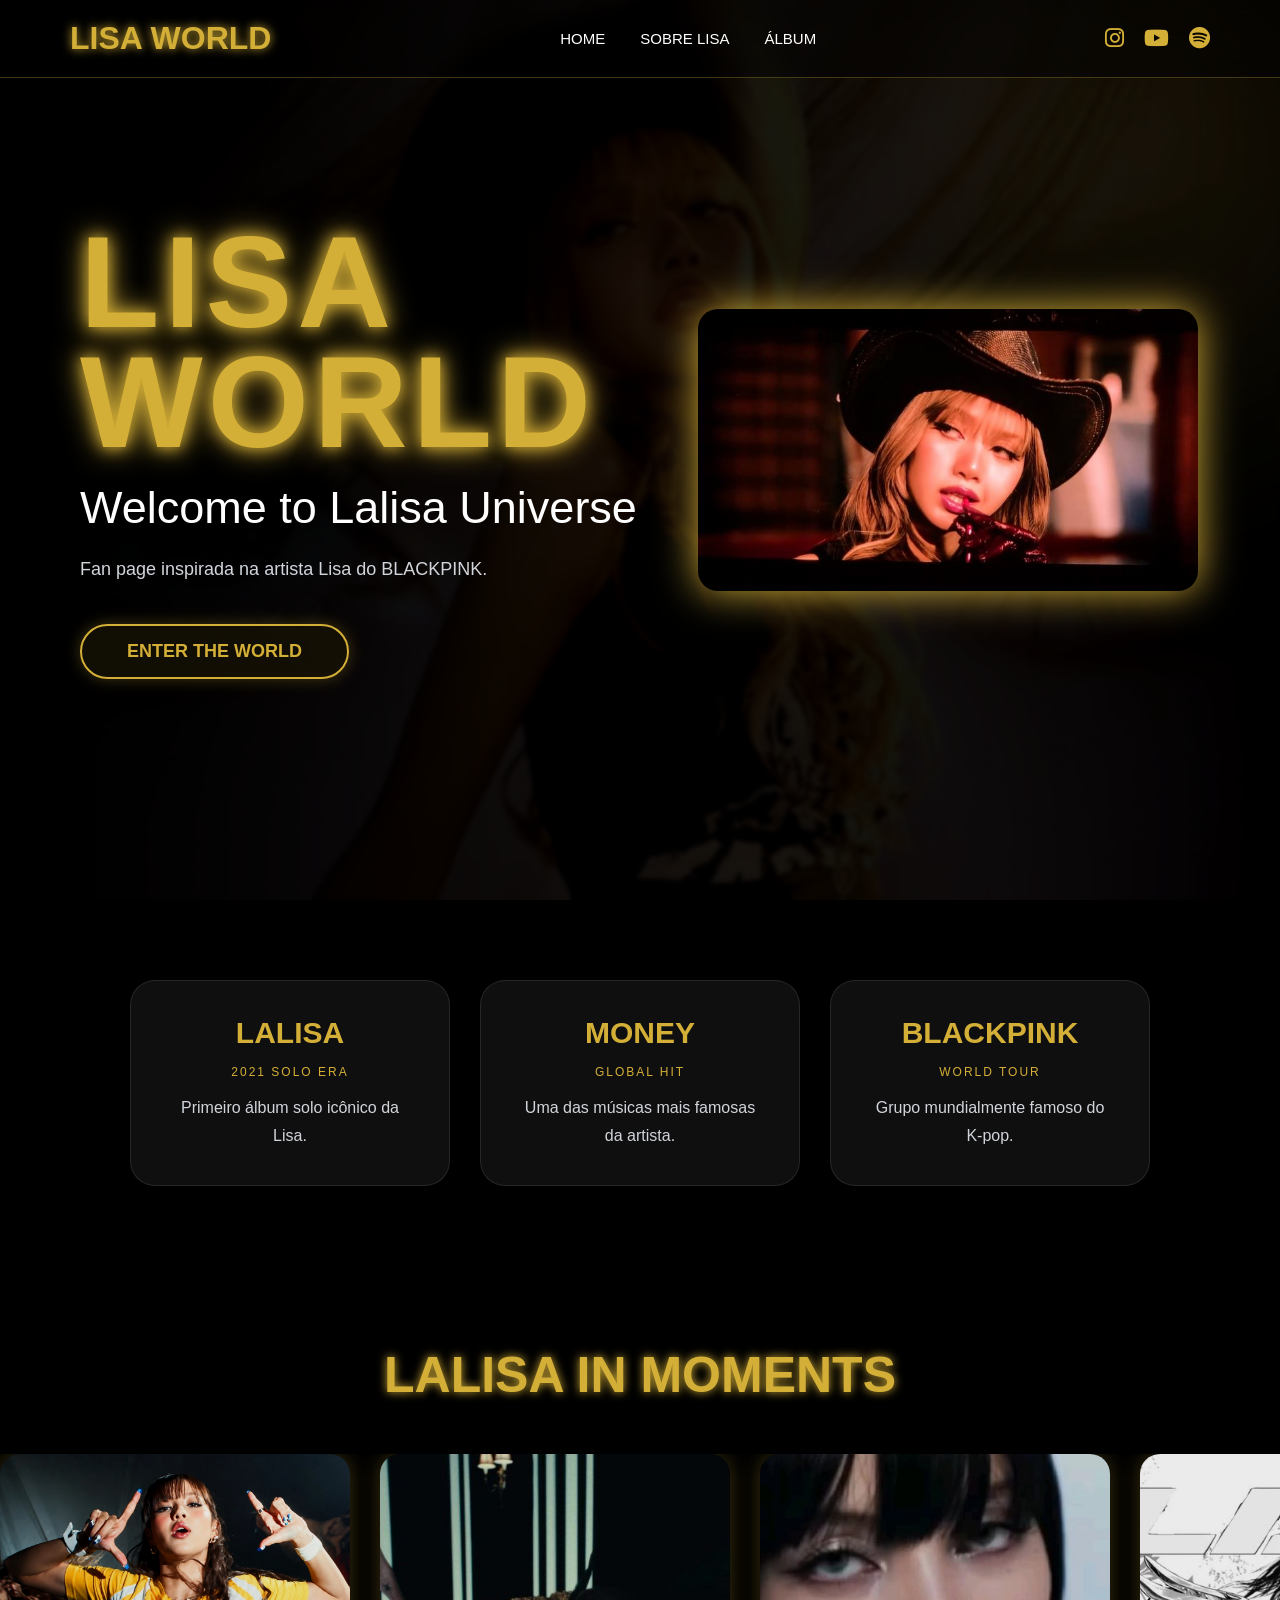
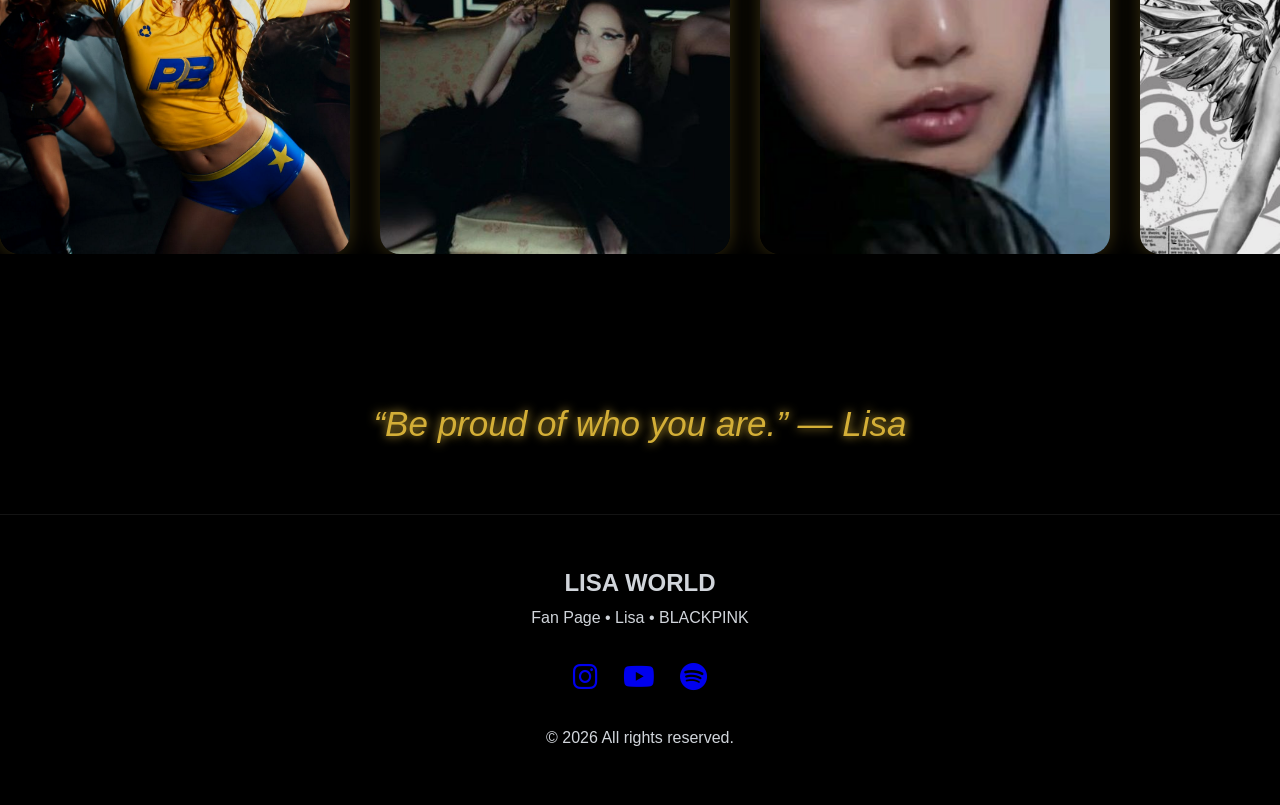
==== index.html @ 2e7c2ba1 "first commit" ====
<!DOCTYPE html>
<html lang="pt-br">
<head>
    <meta charset="UTF-8">
    <meta name="viewport" content="width=device-width, initial-scale=1.0">

    <title>LISA WORLD</title>

    <link rel="stylesheet" href="style.css">

    <link
    rel="stylesheet"
    href="https://cdnjs.cloudflare.com/ajax/libs/font-awesome/6.5.1/css/all.min.css"
    />
</head>



<body>

    <div class="background"></div>

    <!-- NAVBAR -->
    <nav class="navbar">

        <div class="logo">
            LISA WORLD
        </div>

        <ul class="menu">
            <li><a href="index.html">HOME</a></li>
            <li><a href="sobre.html">SOBRE LISA</a></li>
            <li><a href="galeria.html">ÁLBUM</a></li>
        </ul>

        <div class="icons">
            <a href="https://www.instagram.com/lalalalisa_m/" target="_blank">
        <i class="fa-brands fa-instagram"></i>
    </a>

    <a href="https://www.youtube.com/channel/UCOmHUn--16B90oW2L6FRR3A" target="_blank">
        <i class="fa-brands fa-youtube"></i>
    </a>

    <a href="https://open.spotify.com/artist/27bgDm7W6O2qiWAdKGA3aO" target="_blank">
        <i class="fa-brands fa-spotify"></i>
    </a>
        </div>

    </nav>

    <section class="hero" id="home">

        <div class="hero-text">

            <h1>
                LISA WORLD
            </h1>

            <h2>
                Welcome to Lalisa Universe
            </h2>

            <p>
                Fan page inspirada na artista Lisa do BLACKPINK.
            </p>

            <button class="btn">
                ENTER THE WORLD
            </button>

        </div>

        <div class="hero-image">

            <img
            src="imagens.png/img10.jpg"
            alt="Lisa">

        </div>

    </section>

    <section class="cards" id="sobre">

        <div class="card">

            <h2>LALISA</h2>

            <span>
                2021 SOLO ERA
            </span>

            <p>
                Primeiro álbum solo icônico da Lisa.
            </p>

        </div>

        <div class="card">

            <h2>MONEY</h2>

            <span>
                GLOBAL HIT
            </span>

            <p>
                Uma das músicas mais famosas da artista.
            </p>

        </div>

        <div class="card">

            <h2>BLACKPINK</h2>

            <span>
                WORLD TOUR
            </span>

            <p>
                Grupo mundialmente famoso do K-pop.
            </p>

        </div>

    </section>

    <section class="galeria" id="galeria">

        <h2 class="titulo-galeria">
            LALISA IN MOMENTS
        </h2>

        <div class="carrossel">

            <div class="slides">

                <img src="imagens.png/img11.jpg" alt="">
                <img src="imagens.png/img12.jpg" alt="">
                <img src="imagens.png/img13.jpg" alt="">
                <img src="imagens.png/img17.jpg" alt="">
                <img src="imagens.png/img18.jpg" alt="">

                <img src="imagens.png/img22.jpg" alt="">
                <img src="imagens.png/img21.jpg" alt="">
                <img src="imagens.png/img20jpg.jpg" alt="">
                <img src="imagens.png/img19.jpg" alt="">
                <img src="imagens.png/img9.jpg" alt="">

                <!-- DUPLICADAS -->

                <img src="imagens.png/img11.jpg" alt="">
                <img src="imagens.png/img12.jpg" alt="">
                <img src="imagens.png/img13.jpg" alt="">
                <img src="imagens.png/img17.jpg" alt="">
                <img src="imagens.png/img18.jpg" alt="">

            </div>

        </div>

    </section>

    <section class="frase">

        <p>
            “Be proud of who you are.” — Lisa
        </p>

    </section>

    <footer id="contato">

        <h2>
            LISA WORLD
        </h2>

        <p>
            Fan Page • Lisa • BLACKPINK
        </p>

        <div class="footer-icons">

           <a href="https://www.instagram.com/lalalalisa_m/" target="_blank">
        <i class="fa-brands fa-instagram"></i>
    </a>

    <a href="https://www.youtube.com/channel/UCOmHUn--16B90oW2L6FRR3A" target="_blank">
        <i class="fa-brands fa-youtube"></i>
    </a>

    <a href="https://open.spotify.com/artist/27bgDm7W6O2qiWAdKGA3aO" target="_blank">
        <i class="fa-brands fa-spotify"></i>
    </a>

        </div>

        <p>
            © 2026 All rights reserved.
        </p>

    </footer>

</body>



</html>
---- style.css ----
*{
    margin: 0;
    padding: 0;
    box-sizing: border-box;
}

html{
    scroll-behavior: smooth;
}

body{
    font-family: Arial, Helvetica, sans-serif;
    background: black;
    color: white;
    overflow-x: hidden;
}

/* LUZ DE FUNDO */
body::after{
    content: "";

    position: fixed;

    width: 500px;
    height: 500px;

    background: rgba(212,175,55,0.12);

    border-radius: 50%;

    filter: blur(120px);

    top: -100px;
    right: -100px;

    z-index: -1;
}

/* FUNDO COM IMAGEM */
.background{
    position: fixed;
    width: 100%;
    height: 100%;

    background:
    linear-gradient(
        to right,
        rgba(0,0,0,0.92),
        rgba(0,0,0,0.65),
        rgba(0,0,0,0.92)
    ),

    url("imagens.png/img6.jpg");

    background-size: cover;

    background-position: center;

    background-repeat: no-repeat;

    filter:
    brightness(0.65)
    contrast(1.1)
    saturate(1.1);

    z-index: -1;
}

/* NAVBAR */
.navbar{
    width: 100%;

    display: flex;
    justify-content: space-between;
    align-items: center;

    padding: 20px 70px;

    border-bottom: 1px solid rgba(212,175,55,0.3);

    position: fixed;

    backdrop-filter: blur(10px);

    background: rgba(0,0,0,0.5);

    z-index: 1000;
}

.logo{
    font-size: 32px;
    font-weight: bold;

    color: #d4af37;

    text-shadow:
    0 0 10px #d4af37;

    animation: logoFloat 3s ease-in-out infinite alternate;
}

@keyframes logoFloat{

    from{
        transform: translateY(0);
    }

    to{
        transform: translateY(-5px);
    }
}

.menu{
    display: flex;
    gap: 35px;

    list-style: none;
}

.menu a{
    text-decoration: none;

    color: white;

    font-size: 15px;

    transition: 0.4s;

    position: relative;
}

.menu a::after{
    content: "";

    display: block;

    width: 0;

    height: 2px;

    background: #d4af37;

    transition: 0.4s;
}

.menu a:hover::after{
    width: 100%;
}

.menu a:hover{
    color: #d4af37;

    text-shadow:
    0 0 10px #d4af37;
}

.icons a{
    color: #d4af37;

    text-decoration: none;
}

.icons{
    display: flex;
    gap: 20px;

    font-size: 22px;

    color: #d4af37;
    
}

.icons i{
    cursor: pointer;

    transition: 0.4s;
}

.icons i:hover{
    transform: scale(1.2);

    color: white;
}

.hero{
    min-height: 100vh;

    display: flex;
    justify-content: space-between;
    align-items: center;

    padding: 120px 80px;

    backdrop-filter: blur(2px);

    position: relative;
}

.hero::before{
    content: "";

    position: absolute;

    inset: 0;

    background:
    linear-gradient(
        to right,
        rgba(0,0,0,0.8),
        rgba(0,0,0,0.2)
    );

    z-index: -1;
}

.hero-text{
    width: 50%;
}

.hero-text h1{
    font-size: 130px;

    letter-spacing: 5px;

    font-weight: 900;

    color: #d4af37;

    line-height: 120px;

    text-shadow:
    0 0 15px #d4af37,
    0 0 30px #d4af37;

    animation: brilho 3s infinite alternate;
}

.hero-text h2{
    margin-top: 20px;

    font-size: 45px;

    font-weight: normal;

    color: white;
}

.hero-text p{
    margin-top: 20px;

    font-size: 18px;

    color: #d1d5db;

    max-width: 500px;

    line-height: 30px;
}

@keyframes brilho{

    from{
        opacity: 0.7;
    }

    to{
        opacity: 1;
    }
}

/* BOTÃO */
.btn{
    margin-top: 40px;

    padding: 15px 45px;

    border: 2px solid #d4af37;

    background: rgba(212,175,55,0.08);

    color: #d4af37;

    border-radius: 50px;

    font-size: 18px;
    font-weight: bold;

    cursor: pointer;

    transition: 0.4s;

    animation: pulsar 3s infinite;

    backdrop-filter: blur(10px);

    box-shadow:
    0 0 15px rgba(212,175,55,0.3);
}

.btn:hover{
    background: #d4af37;

    color: black;

    transform: scale(1.05);

    box-shadow:
    0 0 25px #d4af37;
}

@keyframes pulsar{

    0%{
        transform: scale(1);
    }

    50%{
        transform: scale(1.03);
    }

    100%{
        transform: scale(1);
    }
}

/* IMAGEM */
.hero-image{
    width: 45%;

    display: flex;
    justify-content: center;
}

.hero-image img{
    width: 100%;
    max-width: 500px;

    border-radius: 20px;

    animation: flutuar 3s ease-in-out infinite alternate;

    filter:
    drop-shadow(0 0 20px #d4af37);
}

@keyframes flutuar{

    from{
        transform: translateY(0);
    }

    to{
        transform: translateY(-20px);
    }
}

/* CARDS */

.cards{
    display: flex;
    justify-content: center;
    gap: 30px;

    flex-wrap: wrap;

    padding: 80px 20px;
}

.card{
    width: 320px;

    background: rgba(255,255,255,0.06);

    border: 1px solid rgba(255,255,255,0.1);

    border-radius: 25px;

    backdrop-filter: blur(15px);

    padding: 35px;

    text-align: center;

    overflow: hidden;

    transition: 0.4s ease;

    box-shadow:
    0 10px 30px rgba(0,0,0,0.3);
}

.card:hover{
    transform: translateY(-10px);

    box-shadow:
    0 0 25px rgba(212,175,55,0.5);
}

.card-icon{
    font-size: 40px;

    margin-bottom: 20px;
}

.card h2{
    color: #d4af37;

    margin-bottom: 15px;

    font-size: 30px;
}

.card p{
    color: #d1d5db;

    line-height: 28px;
}

/* GALERIA PREMIUM */

.galeria{
    padding: 80px 0;

    overflow: hidden;
}

.titulo-galeria{
    text-align: center;

    font-size: 50px;

    color: #d4af37;

    margin-bottom: 50px;

    text-shadow:
    0 0 10px #d4af37;
}

.carrossel{
    width: 100%;

    overflow: hidden;

    position: relative;
}

.slides{
    display: flex;

    gap: 30px;

    width: max-content;

    animation: rolar 60s linear infinite;

    will-change: transform;
}

.slides img{
    width: 350px;
    height: 400px;

    object-fit: cover;

    border-radius: 20px;

    transition: 0.5s;

    box-shadow:
    0 0 20px rgba(212,175,55,0.3);

    filter:
    brightness(0.9)
    contrast(1.05);
}

.slides img:hover{
    transform: scale(1.03);

    box-shadow:
    0 0 40px rgba(212,175,55,0.7);
}

@keyframes rolar{

    from{
        transform: translateX(0);
    }

    to{
        transform: translateX(-50%);
    }
}

/* FRASE */
.frase{
    padding: 70px 20px;

    text-align: center;
}

.frase p{
    font-size: 35px;

    color: #d4af37;

    font-style: italic;

    text-shadow:
    0 0 10px #d4af37;
}

/* FOOTER */
footer{
    padding: 50px;

    text-align: center;

    border-top: 1px solid rgba(255,255,255,0.08);

    background: rgba(0,0,0,0.4);

    backdrop-filter: blur(10px);

    color: #d1d5db;

    line-height: 35px;
}

/* RESPONSIVO */
@media(max-width: 1000px){

    .hero{
        flex-direction: column;

        text-align: center;

        gap: 50px;
    }

    .hero-text{
        width: 100%;
    }

    .hero-image{
        width: 100%;
    }

    .hero-text h1{
        font-size: 70px;

        line-height: 70px;
    }

    .hero-text h2{
        font-size: 30px;
    }

    .navbar{
        flex-direction: column;

        gap: 20px;

        padding: 20px;
    }

    .menu{
        flex-wrap: wrap;

        justify-content: center;
    }
}

@media(max-width: 700px){

    .hero-text h1{
        font-size: 50px;

        line-height: 55px;
    }

    .titulo-galeria{
        font-size: 35px;
    }

    .frase p{
        font-size: 24px;
    }

    .slides img{
        width: 220px;
        height: 250px;
    }
}

/* SUBTITULO DOS CARDS */

.card span{
    display: block;

    margin-bottom: 15px;

    color: #d4af37;

    font-size: 12px;

    letter-spacing: 2px;
}

/* FOOTER PREMIUM */

.footer-icons{
    margin: 20px 0;

    display: flex;
    justify-content: center;
    gap: 25px;

    font-size: 24px;

    color: #d4af37;
}

.footer-icons i{
    transition: 0.4s;

    cursor: pointer;
}

.footer-icons i:hover{
    transform: scale(1.2);

    color: white;
}


/************************************ PAGINA SOBRE A LISA*********************************/

.banner-lisa{
    position: relative;

    width: 100%;
    height: 100vh;

    overflow: hidden;
}

.banner-lisa img{
    width: 100%;
    height: 100%;

    object-fit: cover;

    filter:
    brightness(0.5);
}

.overlay{
    position: absolute;

    top: 0;
    left: 0;

    width: 100%;
    height: 100%;

    background:
    linear-gradient(
        to top,
        rgba(0,0,0,0.95),
        rgba(0,0,0,0.2)
    );
}

.banner-texto{
    position: absolute;

    bottom: 120px;
    left: 80px;

    z-index: 2;
}

.banner-texto h1{
    font-size: 110px;

    color: #d4af37;

    text-shadow:
    0 0 20px #d4af37;

    animation: brilho 3s infinite alternate;
}

.banner-texto p{
    font-size: 30px;

    color: white;

    margin-top: 20px;

    letter-spacing: 3px;
}

/* ===== BIOGRAFIA ===== */

.biografia{
    display: flex;
    justify-content: center;
    align-items: center;

    gap: 80px;

    padding: 120px 80px;

    flex-wrap: wrap;
}

.bio-texto{
    width: 500px;
}

.bio-texto span{
    color: #d4af37;

    letter-spacing: 4px;

    font-size: 14px;
}

.bio-texto h2{
    font-size: 70px;

    color: white;

    margin: 20px 0;

    line-height: 80px;
}

.bio-texto p{
    color: #d1d5db;

    line-height: 35px;

    font-size: 18px;

    margin-bottom: 20px;
}

.bio-imagem img{
    width: 420px;

    border-radius: 25px;

    box-shadow:
    0 0 30px rgba(212,175,55,0.4);

    transition: 0.5s;
}

.bio-imagem img:hover{
    transform: scale(1.03);
}

/* ===== TIMELINE ===== */

.timeline{
    padding: 100px 20px;

    text-align: center;
}

.timeline h1{
    font-size: 70px;

    color: #d4af37;

    margin-bottom: 70px;
}

.timeline-container{
    display: flex;
    justify-content: center;

    gap: 40px;

    flex-wrap: wrap;
}

.evento{
    width: 300px;

    padding: 40px;

    border-radius: 20px;

    background: rgba(255,255,255,0.05);

    border: 1px solid rgba(212,175,55,0.3);

    backdrop-filter: blur(10px);

    transition: 0.4s;
}

.evento:hover{
    transform: translateY(-10px);

    box-shadow:
    0 0 25px rgba(212,175,55,0.4);
}

.evento h2{
    font-size: 50px;

    color: #d4af37;

    margin-bottom: 20px;
}

.evento p{
    color: #d1d5db;

    line-height: 28px;
}

/* ===== GALERIA PREMIUM ===== */

.galeria-premium{
    padding: 120px 40px;
}

.galeria-premium h1{
    text-align: center;

    font-size: 70px;

    color: #d4af37;

    margin-bottom: 60px;
}

.grid-galeria{
    display: flex;

    justify-content: center;

    flex-wrap: wrap;

    gap: 25px;
}

.grid-galeria img{
    width: 260px;
    height: 360px;

    object-fit: cover;

    border-radius: 20px;

    transition: 0.5s;

    box-shadow:
    0 0 20px rgba(212,175,55,0.2);

    filter:
    brightness(0.9)
    saturate(0.9);
}

.grid-galeria img:hover{
    transform:
    scale(1.05)
    translateY(-5px);

    filter:
    brightness(1.05)
    saturate(1.1);

    box-shadow:
    0 0 35px rgba(212,175,55,0.55);
}

/* ===== SKILLS PREMIUM ===== */

.skills{
    width: 100%;

    display: flex;
    justify-content: center;
    align-items: center;

    gap: 40px;

    flex-wrap: wrap;

    padding: 120px 40px;

    position: relative;
}

.skill-card{
    width: 320px;
    min-height: 230px;

    padding: 40px 30px;

    border-radius: 25px;

    background: rgba(0,0,0,0.35);

    border: 1px solid rgba(212,175,55,0.3);

    backdrop-filter: blur(12px);

    text-align: center;

    transition: 0.5s;

    position: relative;

    overflow: hidden;

    box-shadow:
    0 0 25px rgba(0,0,0,0.4);
}

/* EFEITO BRILHO */

.skill-card::before{
    content: "";

    position: absolute;

    top: -100px;
    left: -100px;

    width: 220px;
    height: 220px;

    background: radial-gradient(
        circle,
        rgba(212,175,55,0.18),
        transparent 70%
    );

    transition: 0.5s;
}

.skill-card:hover::before{
    transform: scale(1.5);
}

.skill-card:hover{
    transform:
    translateY(-12px)
    scale(1.02);

    border: 1px solid rgba(212,175,55,0.6);

    box-shadow:
    0 0 35px rgba(212,175,55,0.35);
}

.skill-card h2{
    color: #d4af37;

    font-size: 55px;

    margin-bottom: 25px;

    text-shadow:
    0 0 10px rgba(212,175,55,0.5);
}

.skill-card h3{
    color: #d4af37;

    font-size: 22px;

    letter-spacing: 2px;

    margin-bottom: 20px;
}

.skill-card p{
    color: #d1d5db;

    font-size: 18px;

    line-height: 38px;
}

/* RESPONSIVO */

@media(max-width: 900px){

    .skills{
        gap: 25px;

        padding: 80px 20px;
    }

    .skill-card{
        width: 100%;
        max-width: 350px;
    }
}

/* ===== FRASE ===== */

.quote{
    padding: 120px 40px;

    text-align: center;
}

.quote h1{
    font-size: 60px;

    color: white;

    max-width: 1000px;

    margin: auto;

    line-height: 90px;

    text-shadow:
    0 0 15px rgba(212,175,55,0.5);
}

/* ===== BLACKPINK ===== */

.blackpink{
    display: flex;
    justify-content: center;
    align-items: center;

    gap: 80px;

    padding: 120px 80px;

    flex-wrap: wrap;
}

.bp-texto{
    width: 500px;
}

.bp-texto h1{
    font-size: 80px;

    color: #d4af37;

    margin-bottom: 30px;
}

.bp-texto p{
    font-size: 20px;

    line-height: 38px;

    color: #d1d5db;
}

.bp-img img{
    width: 450px;

    border-radius: 25px;

    box-shadow:
    0 0 30px rgba(212,175,55,0.4);

    transition: 0.5s;
}

.bp-img img:hover{
    transform: scale(1.03);
}

/* ===== FOOTER ===== */

.footer-icons{
    margin: 25px 0;

    display: flex;
    justify-content: center;

    gap: 25px;

    font-size: 28px;

    color: #d4af37;
}

.footer-icons i{
    transition: 0.4s;

    cursor: pointer;
}

.footer-icons i:hover{
    transform: scale(1.2);

    color: white;
}

/* ===== RESPONSIVO ===== */

@media(max-width: 900px){

    .banner-texto h1{
        font-size: 60px;
    }

    .banner-texto p{
        font-size: 20px;
    }

    .bio-texto h2{
        font-size: 50px;

        line-height: 60px;
    }

    .timeline h1,
    .galeria-premium h1{
        font-size: 45px;
    }

    .quote h1{
        font-size: 35px;

        line-height: 55px;
    }

    .bp-texto h1{
        font-size: 55px;
    }

    .banner-texto{
        left: 30px;
    }
}

/***********************ANIMACOES.CS*********************/

/* ----- KEYFRAMES ----- */

@keyframes brilho {
    0%   { text-shadow: 0 0 20px #d4af37, 0 0 40px rgba(212,175,55,0.3); }
    100% { text-shadow: 0 0 35px #d4af37, 0 0 70px rgba(212,175,55,0.6), 0 0 100px rgba(212,175,55,0.2); }
}

@keyframes floatUp {
    0%   { transform: translateY(0) translateX(0); opacity: 0; }
    10%  { opacity: 1; }
    90%  { opacity: 0.6; }
    100% { transform: translateY(-100vh) translateX(30px); opacity: 0; }
}

@keyframes fadeSlideUp {
    from {
        opacity: 0;
        transform: translateY(40px);
    }
    to {
        opacity: 1;
        transform: translateY(0);
    }
}

@keyframes fadeSlideLeft {
    from {
        opacity: 0;
        transform: translateX(-40px);
    }
    to {
        opacity: 1;
        transform: translateX(0);
    }
}

@keyframes fadeSlideRight {
    from {
        opacity: 0;
        transform: translateX(40px);
    }
    to {
        opacity: 1;
        transform: translateX(0);
    }
}

@keyframes borderGlow {
    0%, 100% { border-color: rgba(212,175,55,0.3); }
    50%       { border-color: rgba(212,175,55,0.8); }
}

/* ----- SCROLL REVEAL BASE ----- */

.reveal {
    opacity: 0;
    transform: translateY(40px);
    transition:
        opacity 0.7s ease,
        transform 0.7s ease;
}

.reveal.visible {
    opacity: 1;
    transform: translateY(0);
}

/* direções especificas */
.bio-texto.reveal    { transform: translateX(-40px); }
.bio-imagem.reveal   { transform: translateX(40px); }
.bp-texto.reveal     { transform: translateX(-40px); }
.bp-img.reveal       { transform: translateX(40px); }

.bio-texto.visible,
.bio-imagem.visible,
.bp-texto.visible,
.bp-img.visible {
    transform: translateX(0);
}

/* ----- NAVBAR SCROLLED ----- */

.navbar-scrolled {
    background: rgba(0, 0, 0, 0.92) !important;
    backdrop-filter: blur(20px);
    box-shadow: 0 2px 30px rgba(212,175,55,0.15);
    transition: background 0.4s ease, box-shadow 0.4s ease;
}

/* ----- TIMELINE BORDER GLOW ----- */

.evento {
    animation: none;
}

.evento:hover {
    animation: borderGlow 1.5s infinite ease-in-out;
    transform: translateY(-10px);
}

/* ----- SKILL CARDS GLOW PULSE ----- */

.skill-card:hover h2 {
    animation: brilho 1.5s infinite alternate;
}

/* ----- GALERIA HOVER ZOOM SUAVE ----- */

.grid-galeria img {
    transition:
        transform 0.5s cubic-bezier(0.25, 0.46, 0.45, 0.94),
        box-shadow 0.5s ease,
        filter 0.5s ease;
    filter: brightness(0.9) saturate(0.9);
}

.grid-galeria img:hover {
    transform: scale(1.05);
    filter: brightness(1.05) saturate(1.1);
    box-shadow: 0 0 35px rgba(212,175,55,0.55);
}

/* ----- QUOTE SHIMMER ----- */

.quote h1 {
    background: linear-gradient(
        90deg,
        #ffffff 0%,
        #d4af37 40%,
        #ffe57a 50%,
        #d4af37 60%,
        #ffffff 100%
    );
    background-size: 200% auto;
    -webkit-background-clip: text;
    -webkit-text-fill-color: transparent;
    background-clip: text;
    animation: shimmer 4s linear infinite;
}

@keyframes shimmer {
    0%   { background-position: 200% center; }
    100% { background-position: -200% center; }
}

/* ----- SOCIAL ICONS BOUNCE ----- */

.icons i,
.footer-icons i {
    transition: transform 0.3s cubic-bezier(0.34, 1.56, 0.64, 1), color 0.3s ease;
}

.icons i:hover,
.footer-icons i:hover {
    transform: scale(1.3) translateY(-3px);
    color: #d4af37;
}

/* ----- BIO IMAGE BORDER GLOW ----- */

.bio-imagem img,
.bp-img img {
    transition: transform 0.5s ease, box-shadow 0.5s ease;
}

.bio-imagem img:hover,
.bp-img img:hover {
    transform: scale(1.03);
    box-shadow:
        0 0 40px rgba(212,175,55,0.55),
        0 0 80px rgba(212,175,55,0.2);
}

/* ----- MENU LINKS UNDERLINE ANIMADO ----- */

.menu li a {
    position: relative;
}

.menu li a::after {
    content: '';
    position: absolute;
    bottom: -4px;
    left: 0;
    width: 0;
    height: 2px;
    background: #d4af37;
    transition: width 0.3s ease;
}

.menu li a:hover::after {
    width: 100%;
}

/* ----- SMOOTH SCROLL ----- */

html {
    scroll-behavior: smooth;
}
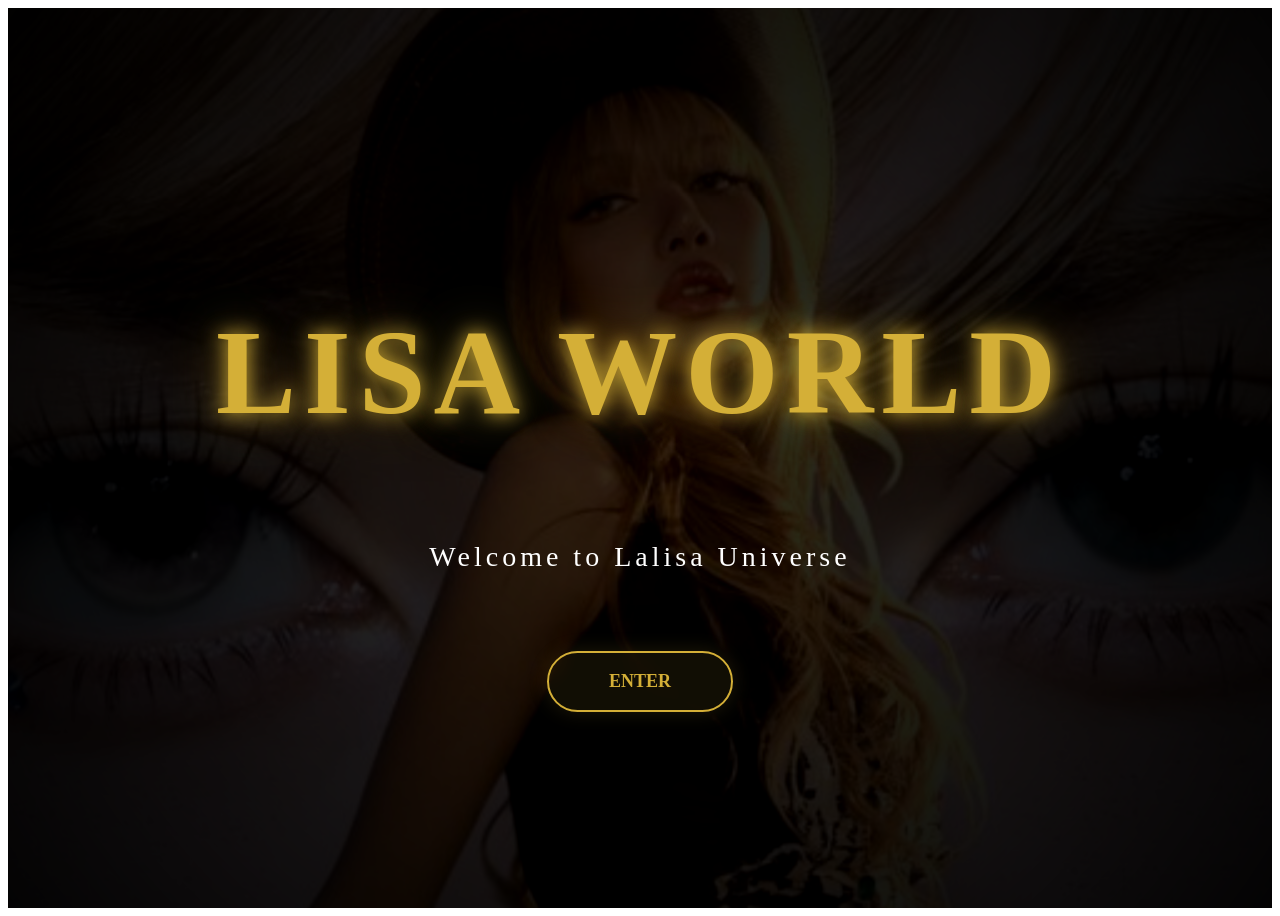
==== commit 1d6eae60: "Rename entrada.html to index.html" ====
--- a/index.html
+++ b/index.html
@@ -1,210 +1,41 @@
 <!DOCTYPE html>
 <html lang="pt-br">
+
 <head>
     <meta charset="UTF-8">
     <meta name="viewport" content="width=device-width, initial-scale=1.0">
 
-    <title>LISA WORLD</title>
+    <title>Welcome • LISA WORLD</title>
 
-    <link rel="stylesheet" href="style.css">
-
-    <link
-    rel="stylesheet"
-    href="https://cdnjs.cloudflare.com/ajax/libs/font-awesome/6.5.1/css/all.min.css"
-    />
+    <link rel="stylesheet" href="entrada.css">
 </head>
-
-
 
 <body>
 
-    <div class="background"></div>
+    <section class="entrada">
 
-    <!-- NAVBAR -->
-    <nav class="navbar">
+        <div class="entrada-overlay"></div>
 
-        <div class="logo">
-            LISA WORLD
-        </div>
+        <img src="imagens.png/img6.jpg" alt="Lisa">
 
-        <ul class="menu">
-            <li><a href="index.html">HOME</a></li>
-            <li><a href="sobre.html">SOBRE LISA</a></li>
-            <li><a href="galeria.html">ÁLBUM</a></li>
-        </ul>
-
-        <div class="icons">
-            <a href="https://www.instagram.com/lalalalisa_m/" target="_blank">
-        <i class="fa-brands fa-instagram"></i>
-    </a>
-
-    <a href="https://www.youtube.com/channel/UCOmHUn--16B90oW2L6FRR3A" target="_blank">
-        <i class="fa-brands fa-youtube"></i>
-    </a>
-
-    <a href="https://open.spotify.com/artist/27bgDm7W6O2qiWAdKGA3aO" target="_blank">
-        <i class="fa-brands fa-spotify"></i>
-    </a>
-        </div>
-
-    </nav>
-
-    <section class="hero" id="home">
-
-        <div class="hero-text">
+        <div class="entrada-conteudo">
 
             <h1>
                 LISA WORLD
             </h1>
 
-            <h2>
+            <p>
                 Welcome to Lalisa Universe
-            </h2>
-
-            <p>
-                Fan page inspirada na artista Lisa do BLACKPINK.
             </p>
 
-            <button class="btn">
-                ENTER THE WORLD
-            </button>
-
-        </div>
-
-        <div class="hero-image">
-
-            <img
-            src="imagens.png/img10.jpg"
-            alt="Lisa">
+            <a href="index.html" class="btn-enter">
+                ENTER
+            </a>
 
         </div>
 
     </section>
 
-    <section class="cards" id="sobre">
-
-        <div class="card">
-
-            <h2>LALISA</h2>
-
-            <span>
-                2021 SOLO ERA
-            </span>
-
-            <p>
-                Primeiro álbum solo icônico da Lisa.
-            </p>
-
-        </div>
-
-        <div class="card">
-
-            <h2>MONEY</h2>
-
-            <span>
-                GLOBAL HIT
-            </span>
-
-            <p>
-                Uma das músicas mais famosas da artista.
-            </p>
-
-        </div>
-
-        <div class="card">
-
-            <h2>BLACKPINK</h2>
-
-            <span>
-                WORLD TOUR
-            </span>
-
-            <p>
-                Grupo mundialmente famoso do K-pop.
-            </p>
-
-        </div>
-
-    </section>
-
-    <section class="galeria" id="galeria">
-
-        <h2 class="titulo-galeria">
-            LALISA IN MOMENTS
-        </h2>
-
-        <div class="carrossel">
-
-            <div class="slides">
-
-                <img src="imagens.png/img11.jpg" alt="">
-                <img src="imagens.png/img12.jpg" alt="">
-                <img src="imagens.png/img13.jpg" alt="">
-                <img src="imagens.png/img17.jpg" alt="">
-                <img src="imagens.png/img18.jpg" alt="">
-
-                <img src="imagens.png/img22.jpg" alt="">
-                <img src="imagens.png/img21.jpg" alt="">
-                <img src="imagens.png/img20jpg.jpg" alt="">
-                <img src="imagens.png/img19.jpg" alt="">
-                <img src="imagens.png/img9.jpg" alt="">
-
-                <!-- DUPLICADAS -->
-
-                <img src="imagens.png/img11.jpg" alt="">
-                <img src="imagens.png/img12.jpg" alt="">
-                <img src="imagens.png/img13.jpg" alt="">
-                <img src="imagens.png/img17.jpg" alt="">
-                <img src="imagens.png/img18.jpg" alt="">
-
-            </div>
-
-        </div>
-
-    </section>
-
-    <section class="frase">
-
-        <p>
-            “Be proud of who you are.” — Lisa
-        </p>
-
-    </section>
-
-    <footer id="contato">
-
-        <h2>
-            LISA WORLD
-        </h2>
-
-        <p>
-            Fan Page • Lisa • BLACKPINK
-        </p>
-
-        <div class="footer-icons">
-
-           <a href="https://www.instagram.com/lalalalisa_m/" target="_blank">
-        <i class="fa-brands fa-instagram"></i>
-    </a>
-
-    <a href="https://www.youtube.com/channel/UCOmHUn--16B90oW2L6FRR3A" target="_blank">
-        <i class="fa-brands fa-youtube"></i>
-    </a>
-
-    <a href="https://open.spotify.com/artist/27bgDm7W6O2qiWAdKGA3aO" target="_blank">
-        <i class="fa-brands fa-spotify"></i>
-    </a>
-
-        </div>
-
-        <p>
-            © 2026 All rights reserved.
-        </p>
-
-    </footer>
-
 </body>
 
-
-
-</html>+</html>
--- a/entrada.css
+++ b/entrada.css
@@ -0,0 +1,349 @@
+
+.entrada{
+    position: relative;
+
+    width: 100%;
+    height: 100vh;
+
+    overflow: hidden;
+
+    display: flex;
+    justify-content: center;
+    align-items: center;
+}
+
+.entrada img{
+    position: absolute;
+
+    width: 100%;
+    height: 100%;
+
+    object-fit: cover;
+
+    animation: zoomEntrada 8s ease forwards;
+
+    filter:
+    brightness(0.35);
+}
+
+.entrada-overlay{
+    position: absolute;
+
+    width: 100%;
+    height: 100%;
+
+    background:
+    linear-gradient(
+        to top,
+        rgba(0,0,0,0.95),
+        rgba(0,0,0,0.35)
+    );
+
+    z-index: 1;
+}
+
+.entrada-conteudo{
+    position: relative;
+
+    z-index: 2;
+
+    text-align: center;
+
+    animation: aparecer 2s ease;
+}
+
+.entrada-conteudo h1{
+    font-size: 120px;
+
+    color: #d4af37;
+
+    letter-spacing: 8px;
+
+    text-shadow:
+    0 0 20px #d4af37,
+    0 0 50px rgba(212,175,55,0.5);
+
+    animation: brilho 3s infinite alternate;
+}
+
+.entrada-conteudo p{
+    color: white;
+
+    font-size: 28px;
+
+    margin-top: 20px;
+
+    letter-spacing: 4px;
+}
+
+.entrada-conteudo a{
+    display: inline-block;
+
+    margin-top: 50px;
+
+    padding: 18px 60px;
+
+    border: 2px solid #d4af37;
+
+    border-radius: 50px;
+
+    color: #d4af37;
+
+    text-decoration: none;
+
+    font-weight: bold;
+
+    font-size: 18px;
+
+    transition: 0.5s;
+
+    backdrop-filter: blur(10px);
+
+    background: rgba(212,175,55,0.08);
+
+    animation: pulsar 3s infinite;
+}
+
+.entrada-conteudo a:hover{
+    background: #d4af37;
+
+    color: black;
+
+    transform: scale(1.05);
+
+    box-shadow:
+    0 0 25px #d4af37;
+}
+
+/* ANIMAÇÕES */
+
+@keyframes zoomEntrada{
+
+    from{
+        transform: scale(1);
+    }
+
+    to{
+        transform: scale(1.1);
+    }
+}
+
+@keyframes aparecer{
+
+    from{
+        opacity: 0;
+        transform: translateY(40px);
+    }
+
+    to{
+        opacity: 1;
+        transform: translateY(0);
+    }
+}
+
+/* RESPONSIVO */
+
+@media(max-width: 700px){
+
+    .entrada-conteudo h1{
+        font-size: 60px;
+    }
+
+    .entrada-conteudo p{
+        font-size: 18px;
+    }
+}
+
+@keyframes brilho{
+
+    from{
+        text-shadow:
+        0 0 20px #d4af37;
+    }
+
+    to{
+        text-shadow:
+        0 0 40px #d4af37,
+        0 0 80px rgba(212,175,55,0.5);
+    }
+}
+
+@keyframes pulsar{
+
+    0%{
+        transform: scale(1);
+    }
+
+    50%{
+        transform: scale(1.04);
+    }
+
+    100%{
+        transform: scale(1);
+    }
+}
+
+/* =========================
+   ENTRADA PREMIUM (UPGRADE)
+========================= */
+
+.entrada{
+    position: relative;
+    width: 100%;
+    height: 100vh;
+    overflow: hidden;
+    display: flex;
+    justify-content: center;
+    align-items: center;
+}
+
+/* imagem com zoom mais suave */
+.entrada img{
+    position: absolute;
+    width: 100%;
+    height: 100%;
+    object-fit: cover;
+
+    animation: zoomEntrada 12s ease-in-out forwards;
+    filter: brightness(0.35) contrast(1.1) saturate(1.1);
+}
+
+/* overlay mais elegante */
+.entrada-overlay{
+    position: absolute;
+    width: 100%;
+    height: 100%;
+
+    background: radial-gradient(
+        circle at center,
+        rgba(0,0,0,0.4),
+        rgba(0,0,0,0.95)
+    );
+
+    z-index: 1;
+}
+
+/* conteúdo mais fluido */
+.entrada-conteudo{
+    position: relative;
+    z-index: 2;
+    text-align: center;
+    animation: aparecer 2s ease;
+}
+
+/* TÍTULO MAIS IMPACTANTE */
+.titulo{
+    font-size: 120px;
+    color: #d4af37;
+    letter-spacing: 10px;
+    font-weight: bold;
+
+    text-shadow:
+        0 0 10px #d4af37,
+        0 0 30px rgba(212,175,55,0.6),
+        0 0 80px rgba(212,175,55,0.3);
+
+    animation: brilho 4s infinite alternate;
+}
+
+/* subtítulo mais clean */
+.subtitulo{
+    color: rgba(255,255,255,0.85);
+    font-size: 22px;
+    letter-spacing: 5px;
+    margin-top: 15px;
+
+    opacity: 0;
+    animation: aparecerTexto 2s ease forwards;
+    animation-delay: 0.5s;
+}
+
+/* BOTÃO MAIS PREMIUM */
+.btn-enter{
+    display: inline-block;
+    margin-top: 50px;
+
+    padding: 16px 55px;
+    border-radius: 50px;
+
+    color: #d4af37;
+    text-decoration: none;
+    font-weight: bold;
+    font-size: 18px;
+
+    border: 1px solid rgba(212,175,55,0.7);
+
+    background: rgba(255,255,255,0.05);
+    backdrop-filter: blur(12px);
+
+    transition: 0.4s ease;
+
+    box-shadow: 0 0 20px rgba(212,175,55,0.15);
+
+    animation: pulsar 3s infinite;
+}
+
+.btn-enter:hover{
+    background: #d4af37;
+    color: black;
+
+    transform: translateY(-3px) scale(1.05);
+
+    box-shadow:
+        0 0 30px #d4af37,
+        0 0 60px rgba(212,175,55,0.4);
+}
+
+/* =========================
+   ANIMAÇÕES MELHORADAS
+========================= */
+
+@keyframes zoomEntrada{
+    from{
+        transform: scale(1);
+    }
+    to{
+        transform: scale(1.15);
+    }
+}
+
+@keyframes aparecer{
+    from{
+        opacity: 0;
+        transform: translateY(50px);
+    }
+    to{
+        opacity: 1;
+        transform: translateY(0);
+    }
+}
+
+@keyframes aparecerTexto{
+    from{
+        opacity: 0;
+        transform: translateY(20px);
+    }
+    to{
+        opacity: 1;
+        transform: translateY(0);
+    }
+}
+
+@keyframes brilho{
+    from{
+        text-shadow:
+        0 0 15px #d4af37;
+    }
+    to{
+        text-shadow:
+        0 0 40px #d4af37,
+        0 0 90px rgba(212,175,55,0.6);
+    }
+}
+
+@keyframes pulsar{
+    0%{ transform: scale(1); }
+    50%{ transform: scale(1.04); }
+    100%{ transform: scale(1); }
+}
+
